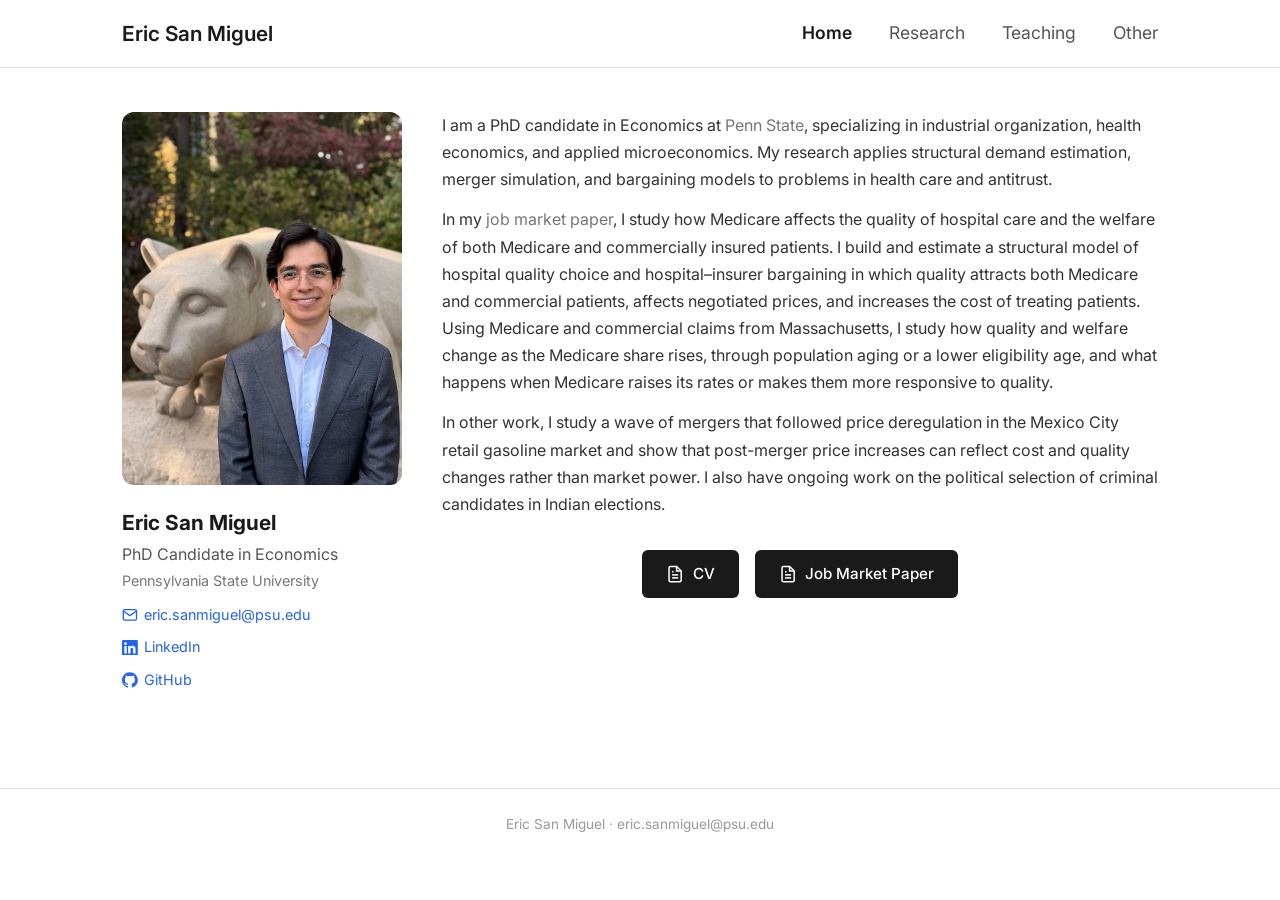
==== index.html @ f42620d7 "Update site Co-Authored-By: Claude Opus 5.5 <noreply@anthropic.com>" ====
<!DOCTYPE html>
<html lang="en">
<head>
    <meta charset="UTF-8">
    <meta name="viewport" content="width=device-width, initial-scale=1.0">
    <title>Eric San Miguel</title>
    <meta name="description" content="PhD candidate in Economics at Penn State, specializing in industrial organization, health economics, and applied microeconomics.">
    <meta name="author" content="Eric San Miguel">
    <link rel="canonical" href="https://ericsanmiguel.github.io/">
    <meta property="og:type" content="website">
    <meta property="og:url" content="https://ericsanmiguel.github.io/">
    <meta property="og:title" content="Eric San Miguel">
    <meta property="og:description" content="PhD candidate in Economics at Penn State, specializing in industrial organization, health economics, and applied microeconomics.">
    <meta property="og:image" content="https://ericsanmiguel.github.io/images/eric-san-miguel-psu.jpg">
    <meta name="twitter:card" content="summary">
    <meta name="twitter:title" content="Eric San Miguel">
    <meta name="twitter:description" content="PhD candidate in Economics at Penn State, specializing in industrial organization, health economics, and applied microeconomics.">
    <meta name="twitter:image" content="https://ericsanmiguel.github.io/images/eric-san-miguel-psu.jpg">
    <script type="application/ld+json">
    {
        "@context": "https://schema.org",
        "@type": "Person",
        "name": "Eric San Miguel",
        "givenName": "Eric",
        "familyName": "San Miguel",
        "url": "https://ericsanmiguel.github.io/",
        "image": "https://ericsanmiguel.github.io/images/eric-san-miguel-psu.jpg",
        "jobTitle": "PhD Candidate in Economics",
        "affiliation": {
            "@type": "Organization",
            "name": "The Pennsylvania State University",
            "department": {
                "@type": "Organization",
                "name": "Department of Economics"
            },
            "url": "https://econ.la.psu.edu/"
        },
        "email": "eric.sanmiguel@psu.edu",
        "sameAs": [
            "https://www.linkedin.com/in/ericsanmiguelflores",
            "https://github.com/ericsanmiguel"
        ],
        "knowsAbout": ["Industrial Organization", "Health Economics", "Applied Microeconomics", "Structural Estimation", "Merger Simulation"]
    }
    </script>
    <link rel="icon" type="image/png" href="images/psu-logo.png">
    <link rel="stylesheet" href="assets/css/style.css">
    <link rel="preconnect" href="https://fonts.googleapis.com">
    <link href="https://fonts.googleapis.com/css2?family=Inter:wght@300;400;500;600;700&display=swap" rel="stylesheet">
</head>
<body>

    <!-- Navigation -->
    <nav class="navbar">
        <div class="nav-container">
            <a href="index.html" class="nav-name">Eric San Miguel</a>
            <div class="nav-links">
                <a href="index.html" class="active">Home</a>
                <a href="research.html">Research</a>
                <a href="teaching.html">Teaching</a>
                <a href="other.html">Other</a>
            </div>
        </div>
    </nav>

    <!-- Home / Hero Section -->
    <section id="home" class="hero">
        <div class="hero-container">
            <div class="hero-sidebar">
                <img src="images/eric-san-miguel-psu.jpg" alt="Eric San Miguel">
                <h1>Eric San Miguel</h1>
                <p class="subtitle">PhD Candidate in Economics</p>
                <p class="affiliation"><a href="https://econ.la.psu.edu/" target="_blank" class="dept-link">Pennsylvania State University</a></p>
                <div class="contact-links">
                    <a href="mailto:eric.sanmiguel@psu.edu" class="contact-link">
                        <svg width="16" height="16" viewBox="0 0 24 24" fill="none" stroke="currentColor" stroke-width="2"><path d="M4 4h16c1.1 0 2 .9 2 2v12c0 1.1-.9 2-2 2H4c-1.1 0-2-.9-2-2V6c0-1.1.9-2 2-2z"/><polyline points="22,6 12,13 2,6"/></svg>
                        eric.sanmiguel@psu.edu
                    </a>
                    <a href="https://www.linkedin.com/in/ericsanmiguelflores" target="_blank" class="contact-link">
                        <svg width="16" height="16" viewBox="0 0 24 24" fill="currentColor"><path d="M20.447 20.452h-3.554v-5.569c0-1.328-.027-3.037-1.852-3.037-1.853 0-2.136 1.445-2.136 2.939v5.667H9.351V9h3.414v1.561h.046c.477-.9 1.637-1.85 3.37-1.85 3.601 0 4.267 2.37 4.267 5.455v6.286zM5.337 7.433a2.062 2.062 0 01-2.063-2.065 2.064 2.064 0 112.063 2.065zm1.782 13.019H3.555V9h3.564v11.452zM22.225 0H1.771C.792 0 0 .774 0 1.729v20.542C0 23.227.792 24 1.771 24h20.451C23.2 24 24 23.227 24 22.271V1.729C24 .774 23.2 0 22.222 0h.003z"/></svg>
                        LinkedIn
                    </a>
                    <a href="https://github.com/ericsanmiguel" target="_blank" class="contact-link">
                        <svg width="16" height="16" viewBox="0 0 24 24" fill="currentColor"><path d="M12 .297c-6.63 0-12 5.373-12 12 0 5.303 3.438 9.8 8.205 11.385.6.113.82-.258.82-.577 0-.285-.01-1.04-.015-2.04-3.338.724-4.042-1.61-4.042-1.61C4.422 18.07 3.633 17.7 3.633 17.7c-1.087-.744.084-.729.084-.729 1.205.084 1.838 1.236 1.838 1.236 1.07 1.835 2.809 1.305 3.495.998.108-.776.417-1.305.76-1.605-2.665-.3-5.466-1.332-5.466-5.93 0-1.31.465-2.38 1.235-3.22-.135-.303-.54-1.523.105-3.176 0 0 1.005-.322 3.3 1.23.96-.267 1.98-.4 3-.405 1.02.005 2.04.138 3 .405 2.28-1.552 3.285-1.23 3.285-1.23.645 1.653.24 2.873.12 3.176.765.84 1.23 1.91 1.23 3.22 0 4.61-2.805 5.625-5.475 5.92.42.36.81 1.096.81 2.22 0 1.606-.015 2.896-.015 3.286 0 .315.21.69.825.57C20.565 22.092 24 17.592 24 12.297c0-6.627-5.373-12-12-12"/></svg>
                        GitHub
                    </a>
                </div>
            </div>
            <div class="hero-content">
                <div class="bio">
                    <p>I am a PhD candidate in Economics at <a href="https://econ.la.psu.edu/" target="_blank" class="dept-link">Penn State</a>, specializing in industrial organization, health economics, and applied microeconomics. My research applies structural demand estimation, merger simulation, and bargaining models to problems in health care and antitrust.</p>
                    <p>In my <a href="EricSanMiguel_JMP.pdf" target="_blank" class="dept-link">job market paper</a>, I study how Medicare affects the quality of hospital care and the welfare of both Medicare and commercially insured patients. I build and estimate a structural model of hospital quality choice and hospital&ndash;insurer bargaining in which quality attracts both Medicare and commercial patients, affects negotiated prices, and increases the cost of treating patients. Using Medicare and commercial claims from Massachusetts, I study how quality and welfare change as the Medicare share rises, through population aging or a lower eligibility age, and what happens when Medicare raises its rates or makes them more responsive to quality.</p>
                    <p>In other work, I study a wave of mergers that followed price deregulation in the Mexico City retail gasoline market and show that post-merger price increases can reflect cost and quality changes rather than market power. I also have ongoing work on the political selection of criminal candidates in Indian elections.</p>
                </div>
                <div id="cv" class="hero-cv-links">
                    <a href="EricSanMiguel_CV.pdf" class="cv-button" target="_blank">
                        <svg width="18" height="18" viewBox="0 0 24 24" fill="none" stroke="currentColor" stroke-width="2"><path d="M14 2H6a2 2 0 0 0-2 2v16a2 2 0 0 0 2 2h12a2 2 0 0 0 2-2V8z"/><polyline points="14 2 14 8 20 8"/><line x1="16" y1="13" x2="8" y2="13"/><line x1="16" y1="17" x2="8" y2="17"/><polyline points="10 9 9 9 8 9"/></svg>
                        CV
                    </a>
                    <a href="EricSanMiguel_JMP.pdf" class="cv-button" target="_blank">
                        <svg width="18" height="18" viewBox="0 0 24 24" fill="none" stroke="currentColor" stroke-width="2"><path d="M14 2H6a2 2 0 0 0-2 2v16a2 2 0 0 0 2 2h12a2 2 0 0 0 2-2V8z"/><polyline points="14 2 14 8 20 8"/><line x1="16" y1="13" x2="8" y2="13"/><line x1="16" y1="17" x2="8" y2="17"/><polyline points="10 9 9 9 8 9"/></svg>
                        Job Market Paper
                    </a>
                </div>
            </div>
        </div>
    </section>

    <!-- Footer -->
    <footer class="footer">
        <div class="section-container">
            <p>Eric San Miguel &middot; eric.sanmiguel@psu.edu</p>
        </div>
    </footer>

</body>
</html>
---- assets/css/style.css ----
/* Reset & Base */
*, *::before, *::after {
    margin: 0;
    padding: 0;
    box-sizing: border-box;
}

body {
    font-family: 'Inter', -apple-system, BlinkMacSystemFont, 'Segoe UI', sans-serif;
    color: #1a1a1a;
    background: #ffffff;
    line-height: 1.7;
    font-size: 1.125rem;
}

/* Scale the whole layout up on wide screens (sizes below are in rem) */
@media (min-width: 1700px) {
    html {
        font-size: 18px;
    }
}

@media (min-width: 2200px) {
    html {
        font-size: 20px;
    }
}

/* Navigation */
.navbar {
    position: fixed;
    top: 0;
    width: 100%;
    background: #ffffff;
    border-bottom: 1px solid #e5e5e5;
    z-index: 100;
    padding: 1rem 0;
}

.nav-container {
    max-width: 68.75rem;
    margin: 0 auto;
    padding: 0 2rem;
    display: flex;
    justify-content: space-between;
    align-items: center;
}

.nav-name {
    font-weight: 600;
    font-size: 1.3rem;
    color: #1a1a1a;
    text-decoration: none;
}

.nav-links a {
    color: #555;
    text-decoration: none;
    margin-left: 2rem;
    font-size: 1.1rem;
    font-weight: 400;
    transition: color 0.2s;
}

.nav-links a:hover {
    color: #1a1a1a;
}

.nav-links a.active {
    color: #1a1a1a;
    font-weight: 600;
}

/* Standalone page sections (research.html, other.html) need top padding to clear the fixed navbar */
section.page-section {
    padding-top: 7rem;
}

/* Hero Section */
.hero {
    padding-top: 5rem;
    padding-bottom: 2rem;
}

.hero-container {
    max-width: 68.75rem;
    margin: 0 auto;
    padding: 2rem;
    display: flex;
    gap: 2.5rem;
    align-items: flex-start;
}

.hero-sidebar {
    flex-shrink: 0;
    width: 17.5rem;
}

.hero-sidebar img {
    display: block;
    width: 100%;
    height: auto;
    border-radius: 12px;
    margin-bottom: 1.2rem;
}

.hero-content {
    flex: 1;
}

.hero-sidebar h1 {
    font-size: 1.3rem;
    font-weight: 700;
    margin-bottom: 0.1rem;
    color: #1a1a1a;
}

.subtitle {
    font-size: 1rem;
    color: #555;
    margin-bottom: 0;
    font-weight: 400;
}

.affiliation {
    font-size: 0.9rem;
    color: #777;
    margin-bottom: 0.6rem;
}

.contact-links {
    display: flex;
    flex-direction: column;
    align-items: flex-start;
    gap: 0.5rem;
}

.contact-link {
    display: inline-flex;
    align-items: center;
    gap: 0.4rem;
    color: #2563eb;
    text-decoration: none;
    font-size: 0.9rem;
    transition: color 0.2s;
}

.contact-link svg {
    width: 1.1em;
    height: 1.1em;
}

.contact-link:hover {
    color: #1d4ed8;
}

.bio p {
    color: #333;
    margin-bottom: 0.8rem;
    font-size: 1rem;
    line-height: 1.7;
}

/* Sections */
.section {
    padding: 2rem 0;
}

.section-container {
    max-width: 68.75rem;
    margin: 0 auto;
    padding: 0 2rem;
}

.section h2 {
    font-size: 1.75rem;
    font-weight: 600;
    color: #1a1a1a;
    margin-bottom: 1.5rem;
    padding-bottom: 0.5rem;
    border-bottom: 2px solid #e5e5e5;
}

/* Papers */
.paper {
    margin-bottom: 1.5rem;
    padding-bottom: 1.5rem;
    border-bottom: 1px solid #f0f0f0;
}

.paper:last-child {
    border-bottom: none;
}

.paper-header h3 {
    font-size: 1.2rem;
    font-weight: 600;
    color: #1a1a1a;
    margin-bottom: 0.3rem;
    line-height: 1.4;
}

.paper-tag {
    display: inline-block;
    background: #2563eb;
    color: white;
    font-size: 0.8rem;
    font-weight: 500;
    padding: 0.15rem 0.55rem;
    border-radius: 3px;
    vertical-align: middle;
    position: relative;
    top: -2px;
    margin-left: 0.4rem;
}

.dept-link {
    color: #777;
    text-decoration: none;
    transition: color 0.2s;
}

.dept-link:hover {
    color: #2563eb;
}

.paper-coauthor {
    display: block;
    color: #666;
    font-size: 1rem;
    font-style: italic;
    margin-bottom: 0.3rem;
}

.coauthor-link {
    color: #2563eb;
    text-decoration: none;
}

.coauthor-link:hover {
    text-decoration: underline;
}

.abstract-toggle {
    background: none;
    border: 1px solid #d0d0d0;
    color: #555;
    padding: 0.35rem 0.9rem;
    font-size: 0.95rem;
    font-family: inherit;
    border-radius: 4px;
    cursor: pointer;
    transition: all 0.2s;
    margin-top: 0.3rem;
}

.abstract-toggle:hover {
    border-color: #2563eb;
    color: #2563eb;
}

/* PDF link styled like the abstract button */
.paper-pdf-link {
    display: inline-block;
    text-decoration: none;
    margin-right: 0.4rem;
}

.paper-title-link {
    color: inherit;
    text-decoration: none;
}

.paper-title-link:hover {
    color: #2563eb;
}

.abstract {
    margin-top: 0.8rem;
    padding: 1rem 1.2rem;
    background: #f8f9fa;
    border-left: 3px solid #2563eb;
    border-radius: 0 4px 4px 0;
}

.abstract p {
    font-size: 1rem;
    color: #444;
    line-height: 1.7;
}

/* CV Section */
.cv-links {
    display: flex;
    gap: 1rem;
    flex-wrap: wrap;
}

.hero-cv-links {
    display: flex;
    justify-content: center;
    gap: 1rem;
    flex-wrap: wrap;
    padding-top: 1.2rem;
    scroll-margin-top: 5rem;
}

.cv-button {
    display: inline-flex;
    align-items: center;
    gap: 0.5rem;
    padding: 0.7rem 1.5rem;
    background: #1a1a1a;
    color: white;
    text-decoration: none;
    border-radius: 6px;
    font-size: 0.95rem;
    font-weight: 500;
    transition: background 0.2s;
}

.cv-button svg {
    width: 1.2em;
    height: 1.2em;
}

.cv-button:hover {
    background: #333;
}

/* Footer */
.footer {
    margin-top: 2rem;
    padding: 1.5rem 0;
    border-top: 1px solid #e5e5e5;
    text-align: center;
}

.footer p {
    color: #999;
    font-size: 0.85rem;
}

/* Responsive */
@media (max-width: 700px) {
    /* Sticky keeps the navbar in the flow, so content clears it at any height */
    .navbar {
        position: sticky;
    }

    .hero {
        padding-top: 0;
    }

    section.page-section {
        padding-top: 2rem;
    }

    .hero-container {
        flex-direction: column;
        align-items: center;
        text-align: center;
    }

    .hero-sidebar {
        width: auto;
    }

    .hero-sidebar img {
        width: 200px;
        height: 200px;
        margin: 0 auto 1.2rem;
        border-radius: 50%;
        object-fit: cover;
        object-position: center 75%;
    }

    .contact-links {
        flex-direction: row;
        flex-wrap: wrap;
        justify-content: center;
        gap: 0.4rem 1.5rem;
    }

    .bio {
        text-align: left;
    }

    .nav-container {
        flex-direction: column;
        gap: 0.5rem;
        padding: 0 1rem;
    }

    .nav-links {
        display: flex;
        flex-wrap: wrap;
        justify-content: center;
        gap: 0.4rem 1.2rem;
    }

    .nav-links a {
        margin-left: 0;
        font-size: 1rem;
    }

    .cv-links {
        flex-direction: column;
    }
}

/* Teaching */
.teaching-lead {
    color: #333;
    font-size: 1rem;
    line-height: 1.7;
    margin-bottom: 2rem;
    max-width: 51.25rem;
}

.lang-tags {
    display: inline-flex;
    gap: 0.4rem;
    margin-left: 0.6rem;
    vertical-align: middle;
}

.lang-tag {
    display: inline-block;
    font-size: 0.72rem;
    font-weight: 600;
    letter-spacing: 0.02em;
    padding: 0.12rem 0.5rem;
    border-radius: 3px;
    background: #eef2ff;
    color: #2563eb;
    border: 1px solid #dbe3ff;
    position: relative;
    top: -2px;
}

.material-desc {
    color: #444;
    font-size: 1rem;
    line-height: 1.7;
    margin: 0.5rem 0 0.9rem;
    max-width: 51.25rem;
}

.material-links {
    display: flex;
    gap: 1.5rem;
    flex-wrap: wrap;
}

.material-link {
    display: inline-flex;
    align-items: center;
    gap: 0.45rem;
    color: #2563eb;
    text-decoration: none;
    font-size: 0.95rem;
    font-weight: 500;
    transition: color 0.2s;
}

.material-link:hover {
    color: #1d4ed8;
    text-decoration: underline;
}

.material-link svg {
    flex-shrink: 0;
    width: 1.05em;
    height: 1.05em;
}
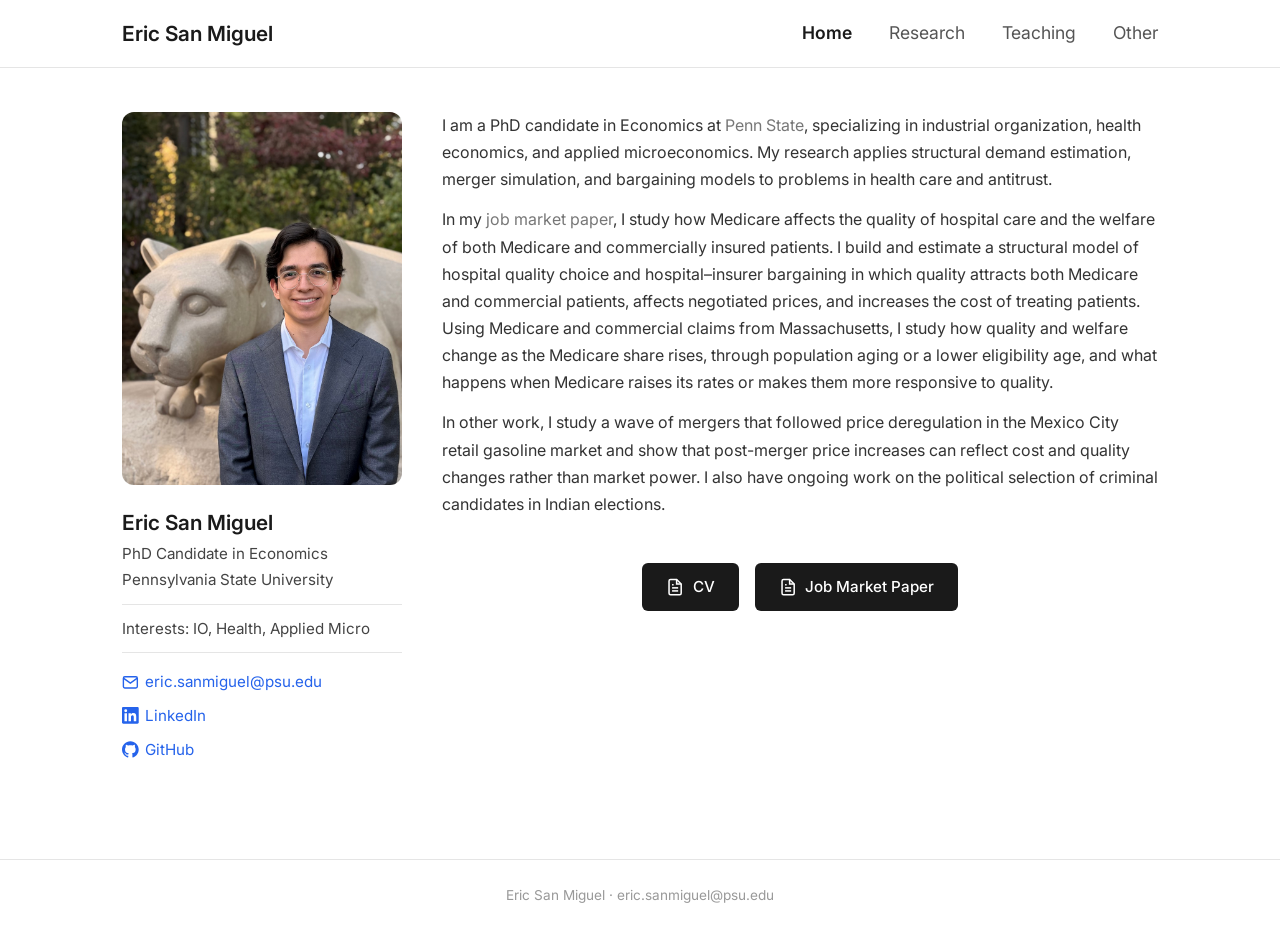
==== commit e330594a: "Update site Co-Authored-By: Claude Opus 5.5 <noreply@anthropic.com>" ====
--- a/index.html
+++ b/index.html
@@ -71,6 +71,7 @@
                 <h1>Eric San Miguel</h1>
                 <p class="subtitle">PhD Candidate in Economics</p>
                 <p class="affiliation"><a href="https://econ.la.psu.edu/" target="_blank" class="dept-link">Pennsylvania State University</a></p>
+                <p class="fields">Interests: IO, Health, Applied Micro</p>
                 <div class="contact-links">
                     <a href="mailto:eric.sanmiguel@psu.edu" class="contact-link">
                         <svg width="16" height="16" viewBox="0 0 24 24" fill="none" stroke="currentColor" stroke-width="2"><path d="M4 4h16c1.1 0 2 .9 2 2v12c0 1.1-.9 2-2 2H4c-1.1 0-2-.9-2-2V6c0-1.1.9-2 2-2z"/><polyline points="22,6 12,13 2,6"/></svg>
--- a/assets/css/style.css
+++ b/assets/css/style.css
@@ -110,22 +110,40 @@
 
 .hero-sidebar h1 {
     font-size: 1.3rem;
-    font-weight: 700;
+    font-weight: 600;
     margin-bottom: 0.1rem;
     color: #1a1a1a;
 }
 
 .subtitle {
-    font-size: 1rem;
-    color: #555;
+    font-size: 0.95rem;
+    color: #444;
     margin-bottom: 0;
     font-weight: 400;
 }
 
 .affiliation {
-    font-size: 0.9rem;
-    color: #777;
-    margin-bottom: 0.6rem;
+    font-size: 0.95rem;
+    color: #444;
+    margin-bottom: 0;
+}
+
+.affiliation .dept-link {
+    color: #444;
+}
+
+.affiliation .dept-link:hover {
+    color: #2563eb;
+}
+
+.fields {
+    font-size: 0.95rem;
+    color: #444;
+    line-height: 1.6;
+    margin: 0.7rem 0 1rem;
+    padding: 0.7rem 0;
+    border-top: 1px solid #e5e5e5;
+    border-bottom: 1px solid #e5e5e5;
 }
 
 .contact-links {
@@ -141,7 +159,7 @@
     gap: 0.4rem;
     color: #2563eb;
     text-decoration: none;
-    font-size: 0.9rem;
+    font-size: 0.95rem;
     transition: color 0.2s;
 }
 
@@ -301,7 +319,7 @@
     justify-content: center;
     gap: 1rem;
     flex-wrap: wrap;
-    padding-top: 1.2rem;
+    padding-top: 2rem;
     scroll-margin-top: 5rem;
 }
 
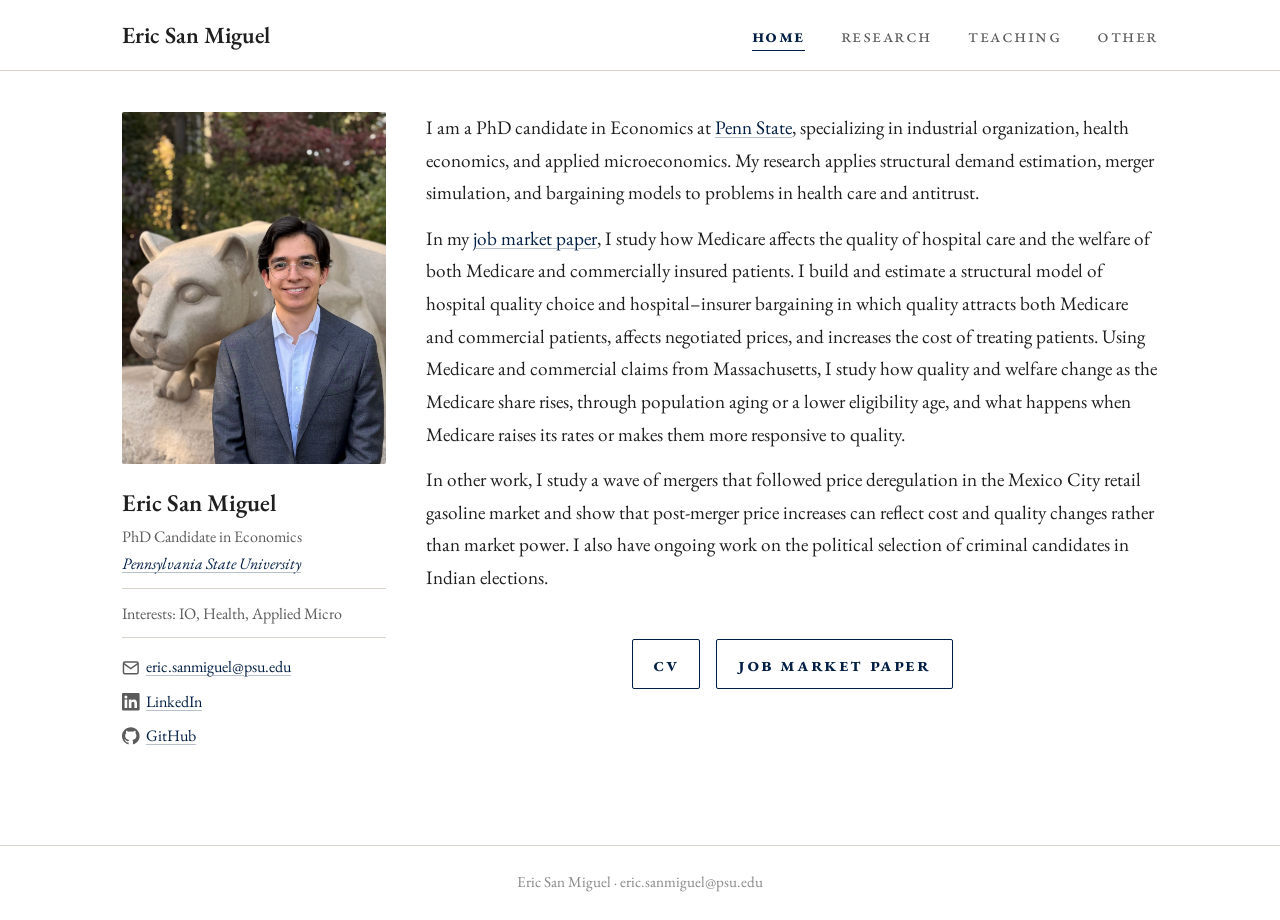
==== commit ceaa121c: "Update site Co-Authored-By: Claude Opus 5.5 <noreply@anthropic.com>" ====
--- a/index.html
+++ b/index.html
@@ -43,22 +43,22 @@
         "knowsAbout": ["Industrial Organization", "Health Economics", "Applied Microeconomics", "Structural Estimation", "Merger Simulation"]
     }
     </script>
-    <link rel="icon" type="image/png" href="images/psu-logo.png">
-    <link rel="stylesheet" href="assets/css/style.css">
+    <link rel="icon" type="image/png" href="images/psu-shield.png">
+    <link rel="stylesheet" href="assets/css/style.css?v=20261104">
     <link rel="preconnect" href="https://fonts.googleapis.com">
-    <link href="https://fonts.googleapis.com/css2?family=Inter:wght@300;400;500;600;700&display=swap" rel="stylesheet">
+    <link href="https://fonts.googleapis.com/css2?family=EB+Garamond:ital,wght@0,400;0,500;0,600;1,400&display=swap" rel="stylesheet">
 </head>
 <body>
 
     <!-- Navigation -->
     <nav class="navbar">
         <div class="nav-container">
-            <a href="index.html" class="nav-name">Eric San Miguel</a>
+            <a href="/" class="nav-name">Eric San Miguel</a>
             <div class="nav-links">
-                <a href="index.html" class="active">Home</a>
-                <a href="research.html">Research</a>
-                <a href="teaching.html">Teaching</a>
-                <a href="other.html">Other</a>
+                <a href="/" class="active">Home</a>
+                <a href="/research">Research</a>
+                <a href="/teaching">Teaching</a>
+                <a href="/other">Other</a>
             </div>
         </div>
     </nav>
@@ -95,11 +95,9 @@
                 </div>
                 <div id="cv" class="hero-cv-links">
                     <a href="EricSanMiguel_CV.pdf" class="cv-button" target="_blank">
-                        <svg width="18" height="18" viewBox="0 0 24 24" fill="none" stroke="currentColor" stroke-width="2"><path d="M14 2H6a2 2 0 0 0-2 2v16a2 2 0 0 0 2 2h12a2 2 0 0 0 2-2V8z"/><polyline points="14 2 14 8 20 8"/><line x1="16" y1="13" x2="8" y2="13"/><line x1="16" y1="17" x2="8" y2="17"/><polyline points="10 9 9 9 8 9"/></svg>
                         CV
                     </a>
                     <a href="EricSanMiguel_JMP.pdf" class="cv-button" target="_blank">
-                        <svg width="18" height="18" viewBox="0 0 24 24" fill="none" stroke="currentColor" stroke-width="2"><path d="M14 2H6a2 2 0 0 0-2 2v16a2 2 0 0 0 2 2h12a2 2 0 0 0 2-2V8z"/><polyline points="14 2 14 8 20 8"/><line x1="16" y1="13" x2="8" y2="13"/><line x1="16" y1="17" x2="8" y2="17"/><polyline points="10 9 9 9 8 9"/></svg>
                         Job Market Paper
                     </a>
                 </div>
--- a/assets/css/style.css
+++ b/assets/css/style.css
@@ -5,12 +5,23 @@
     box-sizing: border-box;
 }
 
+:root {
+    --ink: #1f1f1f;
+    --muted: #5b5b5b;
+    --navy: #001E44;
+    --rule: #d8d4cc;
+}
+
 body {
-    font-family: 'Inter', -apple-system, BlinkMacSystemFont, 'Segoe UI', sans-serif;
-    color: #1a1a1a;
+    font-family: 'EB Garamond', Garamond, Georgia, 'Times New Roman', serif;
+    color: var(--ink);
     background: #ffffff;
-    line-height: 1.7;
-    font-size: 1.125rem;
+    line-height: 1.65;
+    font-size: 1.25rem;
+}
+
+a {
+    color: var(--navy);
 }
 
 /* Scale the whole layout up on wide screens (sizes below are in rem) */
@@ -32,7 +43,7 @@
     top: 0;
     width: 100%;
     background: #ffffff;
-    border-bottom: 1px solid #e5e5e5;
+    border-bottom: 1px solid var(--rule);
     z-index: 100;
     padding: 1rem 0;
 }
@@ -48,27 +59,31 @@
 
 .nav-name {
     font-weight: 600;
-    font-size: 1.3rem;
-    color: #1a1a1a;
+    font-size: 1.45rem;
+    color: var(--ink);
     text-decoration: none;
 }
 
 .nav-links a {
-    color: #555;
+    color: var(--muted);
     text-decoration: none;
     margin-left: 2rem;
-    font-size: 1.1rem;
+    font-size: 1.2rem;
     font-weight: 400;
+    font-variant-caps: all-small-caps;
+    letter-spacing: 0.08em;
     transition: color 0.2s;
 }
 
 .nav-links a:hover {
-    color: #1a1a1a;
+    color: var(--navy);
 }
 
 .nav-links a.active {
-    color: #1a1a1a;
-    font-weight: 600;
+    color: var(--navy);
+    font-weight: 600;
+    border-bottom: 1px solid var(--navy);
+    padding-bottom: 2px;
 }
 
 /* Standalone page sections (research.html, other.html) need top padding to clear the fixed navbar */
@@ -93,14 +108,14 @@
 
 .hero-sidebar {
     flex-shrink: 0;
-    width: 17.5rem;
+    width: 16.5rem;
 }
 
 .hero-sidebar img {
     display: block;
     width: 100%;
     height: auto;
-    border-radius: 12px;
+    border-radius: 2px;
     margin-bottom: 1.2rem;
 }
 
@@ -109,41 +124,34 @@
 }
 
 .hero-sidebar h1 {
-    font-size: 1.3rem;
+    font-size: 1.5rem;
     font-weight: 600;
     margin-bottom: 0.1rem;
-    color: #1a1a1a;
+    color: var(--ink);
 }
 
 .subtitle {
-    font-size: 0.95rem;
-    color: #444;
+    font-size: 1rem;
+    color: var(--muted);
     margin-bottom: 0;
     font-weight: 400;
 }
 
 .affiliation {
-    font-size: 0.95rem;
-    color: #444;
+    font-size: 1rem;
+    color: var(--muted);
+    font-style: italic;
     margin-bottom: 0;
 }
 
-.affiliation .dept-link {
-    color: #444;
-}
-
-.affiliation .dept-link:hover {
-    color: #2563eb;
-}
-
 .fields {
-    font-size: 0.95rem;
-    color: #444;
+    font-size: 1rem;
+    color: var(--muted);
     line-height: 1.6;
     margin: 0.7rem 0 1rem;
     padding: 0.7rem 0;
-    border-top: 1px solid #e5e5e5;
-    border-bottom: 1px solid #e5e5e5;
+    border-top: 1px solid var(--rule);
+    border-bottom: 1px solid var(--rule);
 }
 
 .contact-links {
@@ -157,26 +165,41 @@
     display: inline-flex;
     align-items: center;
     gap: 0.4rem;
-    color: #2563eb;
-    text-decoration: none;
-    font-size: 0.95rem;
-    transition: color 0.2s;
+    font-size: 1rem;
 }
 
 .contact-link svg {
     width: 1.1em;
     height: 1.1em;
-}
-
-.contact-link:hover {
-    color: #1d4ed8;
+    color: var(--muted);
 }
 
 .bio p {
-    color: #333;
+    color: var(--ink);
     margin-bottom: 0.8rem;
-    font-size: 1rem;
+    font-size: 1.2rem;
     line-height: 1.7;
+}
+
+/* Text links: one color, quiet underline */
+.dept-link,
+.coauthor-link,
+.contact-link,
+.material-link {
+    color: var(--navy);
+    text-decoration: underline;
+    text-decoration-color: rgba(0, 30, 68, 0.28);
+    text-decoration-thickness: 1px;
+    text-underline-offset: 3px;
+    transition: text-decoration-color 0.2s;
+}
+
+.dept-link:hover,
+.coauthor-link:hover,
+.contact-link:hover,
+.material-link:hover {
+    color: var(--navy);
+    text-decoration-color: var(--navy);
 }
 
 /* Sections */
@@ -191,97 +214,71 @@
 }
 
 .section h2 {
-    font-size: 1.75rem;
-    font-weight: 600;
-    color: #1a1a1a;
-    margin-bottom: 1.5rem;
-    padding-bottom: 0.5rem;
-    border-bottom: 2px solid #e5e5e5;
+    font-size: 1.6rem;
+    font-weight: 600;
+    font-variant-caps: all-small-caps;
+    letter-spacing: 0.06em;
+    color: var(--navy);
+    border-bottom: 1px solid var(--rule);
+    padding-bottom: 0.25rem;
+    margin-bottom: 1.4rem;
+}
+
+/* Extra space above a heading that follows a paper (e.g. Working Papers) */
+.paper + h2 {
+    margin-top: 2.5rem;
 }
 
 /* Papers */
 .paper {
     margin-bottom: 1.5rem;
-    padding-bottom: 1.5rem;
-    border-bottom: 1px solid #f0f0f0;
-}
-
-.paper:last-child {
-    border-bottom: none;
+    padding-bottom: 0.4rem;
 }
 
 .paper-header h3 {
     font-size: 1.2rem;
     font-weight: 600;
-    color: #1a1a1a;
+    color: var(--ink);
     margin-bottom: 0.3rem;
     line-height: 1.4;
 }
 
-.paper-tag {
-    display: inline-block;
-    background: #2563eb;
-    color: white;
-    font-size: 0.8rem;
-    font-weight: 500;
-    padding: 0.15rem 0.55rem;
-    border-radius: 3px;
-    vertical-align: middle;
-    position: relative;
-    top: -2px;
-    margin-left: 0.4rem;
-}
-
-.dept-link {
-    color: #777;
-    text-decoration: none;
-    transition: color 0.2s;
-}
-
-.dept-link:hover {
-    color: #2563eb;
-}
-
 .paper-coauthor {
     display: block;
-    color: #666;
-    font-size: 1rem;
+    color: var(--muted);
+    font-size: 1.05rem;
     font-style: italic;
     margin-bottom: 0.3rem;
 }
 
-.coauthor-link {
-    color: #2563eb;
-    text-decoration: none;
-}
-
-.coauthor-link:hover {
-    text-decoration: underline;
-}
-
+/* Paper / Abstract buttons: outlined small caps, like the CV / JMP buttons */
 .abstract-toggle {
-    background: none;
-    border: 1px solid #d0d0d0;
-    color: #555;
-    padding: 0.35rem 0.9rem;
-    font-size: 0.95rem;
+    display: inline-block;
+    background: transparent;
+    border: 1px solid var(--navy);
+    color: var(--navy);
+    padding: 0.2rem 0.9rem;
+    margin-top: 0.3rem;
+    margin-right: 0.5rem;
     font-family: inherit;
-    border-radius: 4px;
+    font-size: 1.15rem;
+    font-weight: 600;
+    font-variant-caps: all-small-caps;
+    letter-spacing: 0.08em;
+    line-height: 1.5;
+    border-radius: 2px;
     cursor: pointer;
     transition: all 0.2s;
-    margin-top: 0.3rem;
 }
 
 .abstract-toggle:hover {
-    border-color: #2563eb;
-    color: #2563eb;
+    background: var(--navy);
+    color: #ffffff;
 }
 
 /* PDF link styled like the abstract button */
 .paper-pdf-link {
-    display: inline-block;
     text-decoration: none;
-    margin-right: 0.4rem;
 }
 
 .paper-title-link {
@@ -290,30 +287,24 @@
 }
 
 .paper-title-link:hover {
-    color: #2563eb;
+    color: var(--navy);
+    text-decoration: underline;
 }
 
 .abstract {
     margin-top: 0.8rem;
-    padding: 1rem 1.2rem;
-    background: #f8f9fa;
-    border-left: 3px solid #2563eb;
-    border-radius: 0 4px 4px 0;
+    max-width: 48rem;
+    padding: 0.1rem 0 0.1rem 1.1rem;
+    border-left: 2px solid var(--rule);
 }
 
 .abstract p {
-    font-size: 1rem;
-    color: #444;
+    font-size: 1.15rem;
+    color: #333;
     line-height: 1.7;
 }
 
-/* CV Section */
-.cv-links {
-    display: flex;
-    gap: 1rem;
-    flex-wrap: wrap;
-}
-
+/* CV / JMP buttons on the home page */
 .hero-cv-links {
     display: flex;
     justify-content: center;
@@ -326,37 +317,35 @@
 .cv-button {
     display: inline-flex;
     align-items: center;
-    gap: 0.5rem;
-    padding: 0.7rem 1.5rem;
-    background: #1a1a1a;
-    color: white;
+    padding: 0.45rem 1.3rem;
+    background: transparent;
+    color: var(--navy);
+    border: 1px solid var(--navy);
+    border-radius: 2px;
     text-decoration: none;
-    border-radius: 6px;
-    font-size: 0.95rem;
-    font-weight: 500;
-    transition: background 0.2s;
-}
-
-.cv-button svg {
-    width: 1.2em;
-    height: 1.2em;
+    font-size: 1.25rem;
+    font-weight: 600;
+    font-variant-caps: all-small-caps;
+    letter-spacing: 0.08em;
+    transition: all 0.2s;
 }
 
 .cv-button:hover {
-    background: #333;
+    background: var(--navy);
+    color: #ffffff;
 }
 
 /* Footer */
 .footer {
     margin-top: 2rem;
     padding: 1.5rem 0;
-    border-top: 1px solid #e5e5e5;
+    border-top: 1px solid var(--rule);
     text-align: center;
 }
 
 .footer p {
-    color: #999;
-    font-size: 0.85rem;
+    color: #888;
+    font-size: 0.95rem;
 }
 
 /* Responsive */
@@ -419,50 +408,24 @@
 
     .nav-links a {
         margin-left: 0;
-        font-size: 1rem;
-    }
-
-    .cv-links {
-        flex-direction: column;
     }
 }
 
 /* Teaching */
 .teaching-lead {
-    color: #333;
-    font-size: 1rem;
+    color: var(--ink);
+    font-size: 1.1rem;
     line-height: 1.7;
     margin-bottom: 2rem;
-    max-width: 51.25rem;
-}
-
-.lang-tags {
-    display: inline-flex;
-    gap: 0.4rem;
-    margin-left: 0.6rem;
-    vertical-align: middle;
-}
-
-.lang-tag {
-    display: inline-block;
-    font-size: 0.72rem;
-    font-weight: 600;
-    letter-spacing: 0.02em;
-    padding: 0.12rem 0.5rem;
-    border-radius: 3px;
-    background: #eef2ff;
-    color: #2563eb;
-    border: 1px solid #dbe3ff;
-    position: relative;
-    top: -2px;
+    max-width: 48rem;
 }
 
 .material-desc {
-    color: #444;
-    font-size: 1rem;
+    color: var(--ink);
+    font-size: 1.1rem;
     line-height: 1.7;
     margin: 0.5rem 0 0.9rem;
-    max-width: 51.25rem;
+    max-width: 48rem;
 }
 
 .material-links {
@@ -475,20 +438,13 @@
     display: inline-flex;
     align-items: center;
     gap: 0.45rem;
-    color: #2563eb;
-    text-decoration: none;
-    font-size: 0.95rem;
-    font-weight: 500;
-    transition: color 0.2s;
-}
-
-.material-link:hover {
-    color: #1d4ed8;
-    text-decoration: underline;
+    font-size: 1.05rem;
+    font-weight: 400;
 }
 
 .material-link svg {
     flex-shrink: 0;
     width: 1.05em;
     height: 1.05em;
-}
+    color: var(--muted);
+}
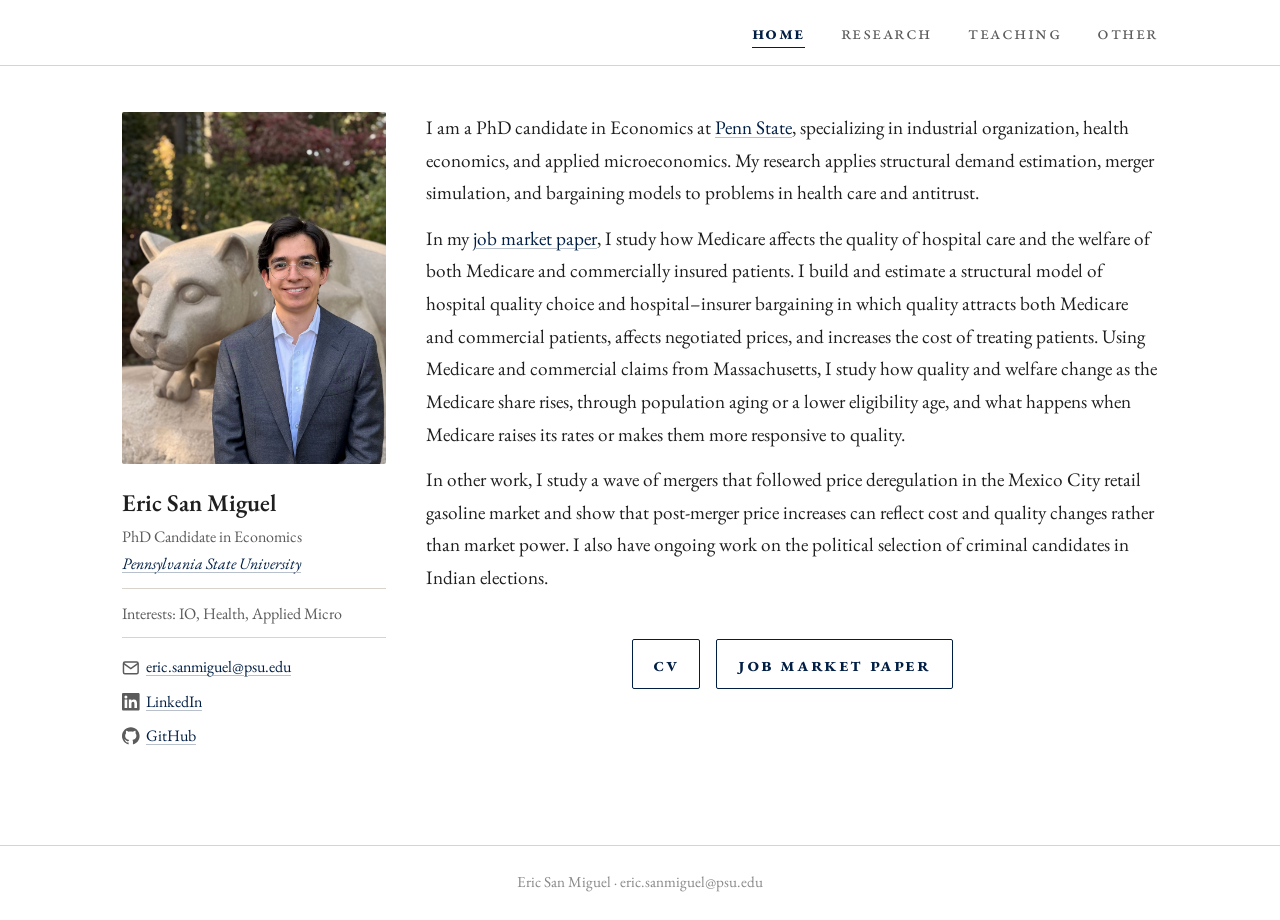
==== commit cbe81633: "Update site Co-Authored-By: Claude Opus 5.5 <noreply@anthropic.com>" ====
--- a/index.html
+++ b/index.html
@@ -44,7 +44,7 @@
     }
     </script>
     <link rel="icon" type="image/png" href="images/psu-shield.png">
-    <link rel="stylesheet" href="assets/css/style.css?v=20261104">
+    <link rel="stylesheet" href="assets/css/style.css?v=20261104b">
     <link rel="preconnect" href="https://fonts.googleapis.com">
     <link href="https://fonts.googleapis.com/css2?family=EB+Garamond:ital,wght@0,400;0,500;0,600;1,400&display=swap" rel="stylesheet">
 </head>
@@ -53,7 +53,6 @@
     <!-- Navigation -->
     <nav class="navbar">
         <div class="nav-container">
-            <a href="/" class="nav-name">Eric San Miguel</a>
             <div class="nav-links">
                 <a href="/" class="active">Home</a>
                 <a href="/research">Research</a>
--- a/assets/css/style.css
+++ b/assets/css/style.css
@@ -64,6 +64,11 @@
     text-decoration: none;
 }
 
+/* margin-left: auto keeps the links on the right on the home page, which has no name in the menu */
+.nav-links {
+    margin-left: auto;
+}
+
 .nav-links a {
     color: var(--muted);
     text-decoration: none;
@@ -400,6 +405,7 @@
     }
 
     .nav-links {
+        margin-left: 0;
         display: flex;
         flex-wrap: wrap;
         justify-content: center;
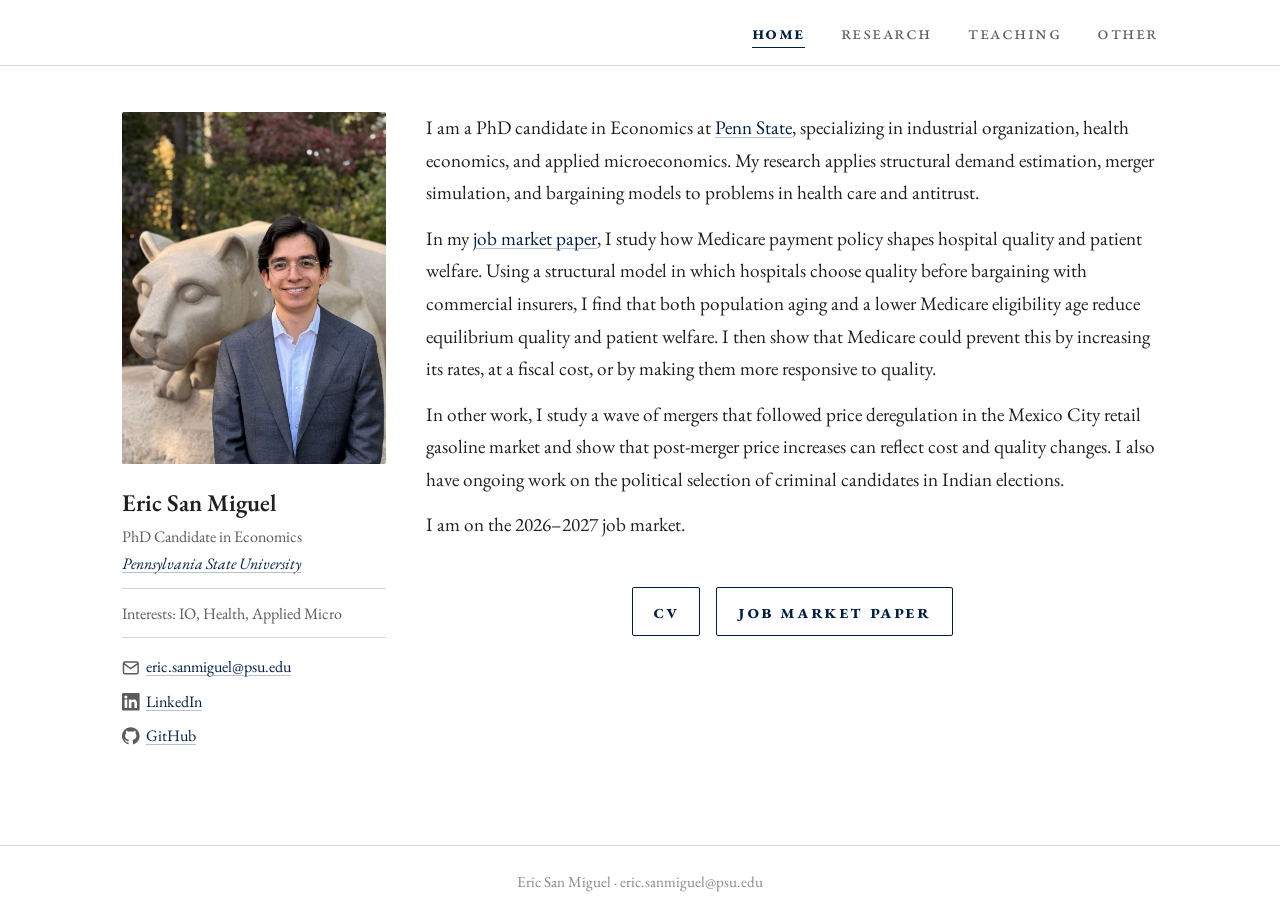
==== commit 963ff325: "Update site Co-Authored-By: Claude Opus 5.5 <noreply@anthropic.com>" ====
--- a/index.html
+++ b/index.html
@@ -89,8 +89,9 @@
             <div class="hero-content">
                 <div class="bio">
                     <p>I am a PhD candidate in Economics at <a href="https://econ.la.psu.edu/" target="_blank" class="dept-link">Penn State</a>, specializing in industrial organization, health economics, and applied microeconomics. My research applies structural demand estimation, merger simulation, and bargaining models to problems in health care and antitrust.</p>
-                    <p>In my <a href="EricSanMiguel_JMP.pdf" target="_blank" class="dept-link">job market paper</a>, I study how Medicare affects the quality of hospital care and the welfare of both Medicare and commercially insured patients. I build and estimate a structural model of hospital quality choice and hospital&ndash;insurer bargaining in which quality attracts both Medicare and commercial patients, affects negotiated prices, and increases the cost of treating patients. Using Medicare and commercial claims from Massachusetts, I study how quality and welfare change as the Medicare share rises, through population aging or a lower eligibility age, and what happens when Medicare raises its rates or makes them more responsive to quality.</p>
-                    <p>In other work, I study a wave of mergers that followed price deregulation in the Mexico City retail gasoline market and show that post-merger price increases can reflect cost and quality changes rather than market power. I also have ongoing work on the political selection of criminal candidates in Indian elections.</p>
+                    <p>In my <a href="EricSanMiguel_JMP.pdf" target="_blank" class="dept-link">job market paper</a>, I study how Medicare payment policy shapes hospital quality and patient welfare. Using a structural model in which hospitals choose quality before bargaining with commercial insurers, I find that both population aging and a lower Medicare eligibility age reduce equilibrium quality and patient welfare. I then show that Medicare could prevent this by increasing its rates, at a fiscal cost, or by making them more responsive to quality.</p>
+                    <p>In other work, I study a wave of mergers that followed price deregulation in the Mexico City retail gasoline market and show that post-merger price increases can reflect cost and quality changes. I also have ongoing work on the political selection of criminal candidates in Indian elections.</p>
+                    <p>I am on the 2026&ndash;2027 job market.</p>
                 </div>
                 <div id="cv" class="hero-cv-links">
                     <a href="EricSanMiguel_CV.pdf" class="cv-button" target="_blank">
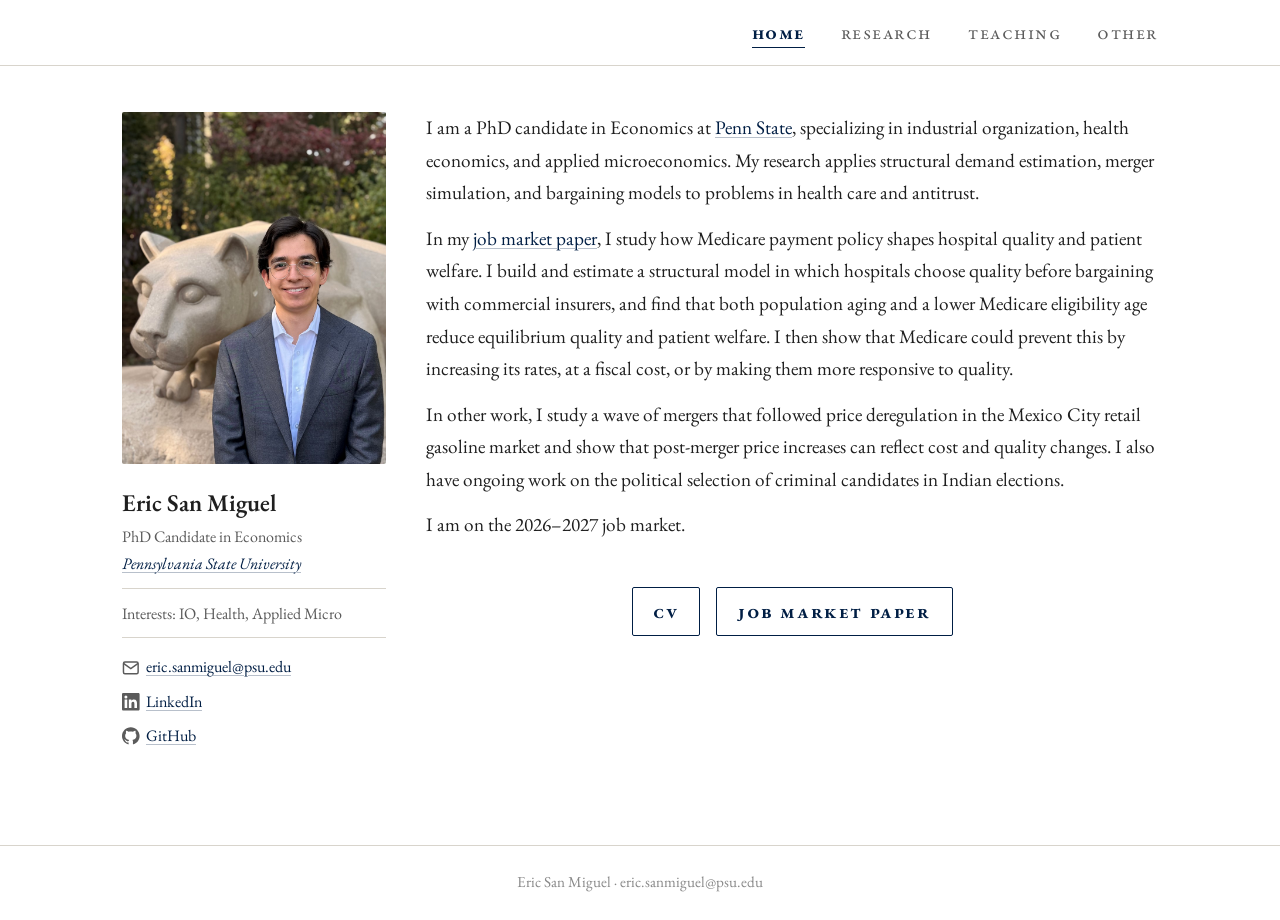
==== commit e1b11847: "Update site Co-Authored-By: Claude Opus 5.5 <noreply@anthropic.com>" ====
--- a/index.html
+++ b/index.html
@@ -89,7 +89,7 @@
             <div class="hero-content">
                 <div class="bio">
                     <p>I am a PhD candidate in Economics at <a href="https://econ.la.psu.edu/" target="_blank" class="dept-link">Penn State</a>, specializing in industrial organization, health economics, and applied microeconomics. My research applies structural demand estimation, merger simulation, and bargaining models to problems in health care and antitrust.</p>
-                    <p>In my <a href="EricSanMiguel_JMP.pdf" target="_blank" class="dept-link">job market paper</a>, I study how Medicare payment policy shapes hospital quality and patient welfare. Using a structural model in which hospitals choose quality before bargaining with commercial insurers, I find that both population aging and a lower Medicare eligibility age reduce equilibrium quality and patient welfare. I then show that Medicare could prevent this by increasing its rates, at a fiscal cost, or by making them more responsive to quality.</p>
+                    <p>In my <a href="EricSanMiguel_JMP.pdf" target="_blank" class="dept-link">job market paper</a>, I study how Medicare payment policy shapes hospital quality and patient welfare. I build and estimate a structural model in which hospitals choose quality before bargaining with commercial insurers, and find that both population aging and a lower Medicare eligibility age reduce equilibrium quality and patient welfare. I then show that Medicare could prevent this by increasing its rates, at a fiscal cost, or by making them more responsive to quality.</p>
                     <p>In other work, I study a wave of mergers that followed price deregulation in the Mexico City retail gasoline market and show that post-merger price increases can reflect cost and quality changes. I also have ongoing work on the political selection of criminal candidates in Indian elections.</p>
                     <p>I am on the 2026&ndash;2027 job market.</p>
                 </div>
